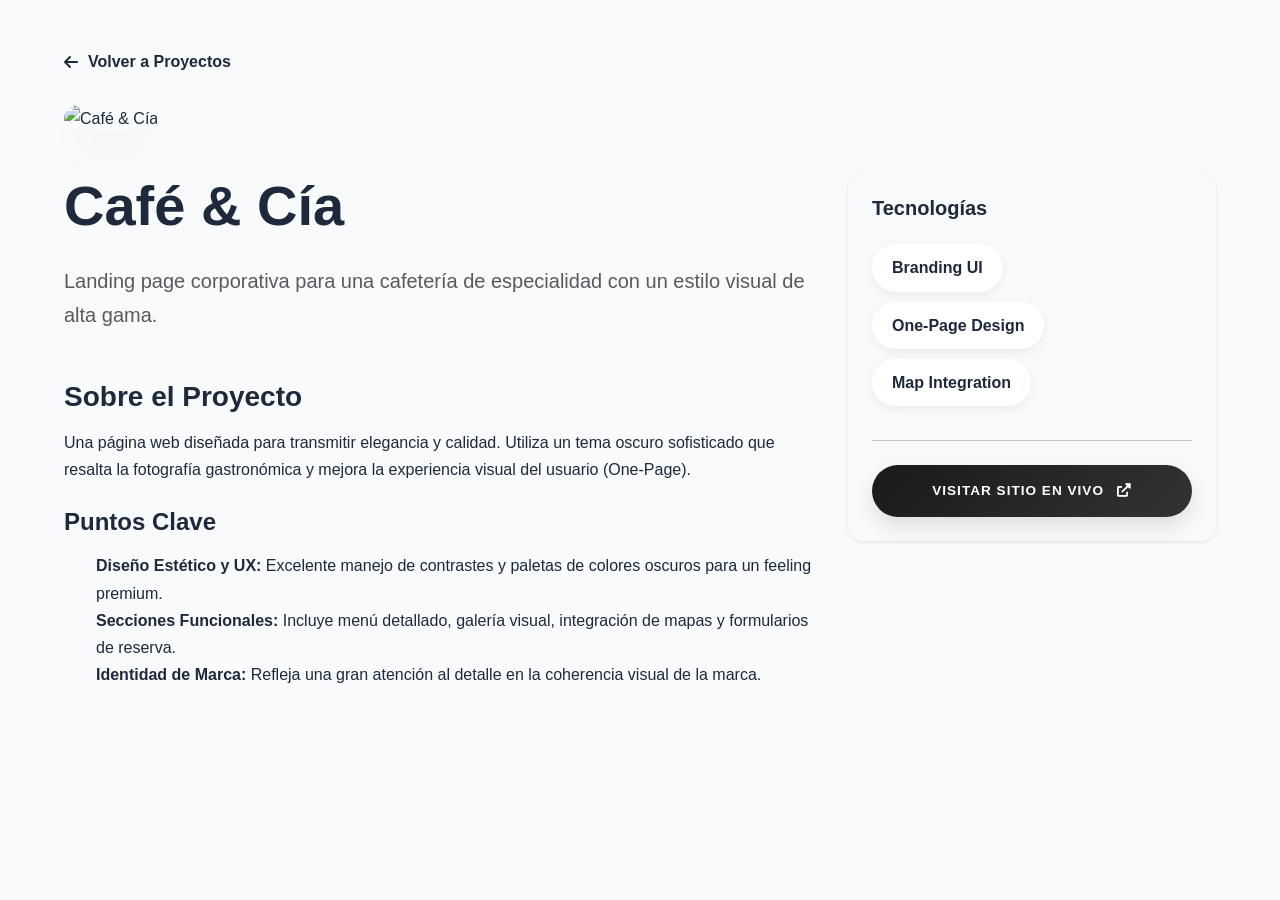
==== project-coffee.html @ 6e1e53f9 "version 0.1" ====
<!DOCTYPE html>
<html lang="es">
<head>
    <meta charset="UTF-8">
    <meta name="viewport" content="width=device-width, initial-scale=1.0">
    <title>Detalles - Coffee Experience</title>
    <link href="https://cdn.jsdelivr.net/npm/bootstrap@5.3.3/dist/css/bootstrap.min.css" rel="stylesheet">
    <link rel="stylesheet" href="./assets/style/style.css">
    <link rel="stylesheet" href="https://cdnjs.cloudflare.com/ajax/libs/font-awesome/6.0.0/css/all.min.css">
    <style>
        .project-large-img { border-radius: 30px; box-shadow: var(--premium-shadow); margin-bottom: 40px; width: 100%; height: auto; }
        .tech-pill { background: var(--white); padding: 10px 20px; border-radius: 50px; box-shadow: 0 4px 10px rgba(0,0,0,0.05); margin-right: 10px; margin-bottom: 10px; display: inline-block; font-weight: 600; }
        .btn-back { color: var(--text-dark); text-decoration: none; display: inline-flex; align-items: center; gap: 10px; font-weight: 600; margin-bottom: 30px; transition: var(--transition); }
        .btn-back:hover { color: var(--primary-color); transform: translateX(-5px); }
    </style>
</head>
<body>
    <div class="container py-5">
        <a href="index.html#projects" class="btn-back">
            <i class="fas fa-arrow-left"></i> Volver a Proyectos
        </a>
        <div class="row">
            <div class="col-lg-12">
                <img src="./assets/img/imgPortafolio/Captuxra.PNG" alt="Café & Cía" class="project-large-img">
            </div>
            <div class="col-lg-8">
                <h1 class="display-4 fw-bold mb-4">Café & Cía</h1>
                <p class="lead mb-5 text-muted">Landing page corporativa para una cafetería de especialidad con un estilo visual de alta gama.</p>
                
                <h3 class="fw-bold mb-3">Sobre el Proyecto</h3>
                <p>Una página web diseñada para transmitir elegancia y calidad. Utiliza un tema oscuro sofisticado que resalta la fotografía gastronómica y mejora la experiencia visual del usuario (One-Page).</p>
                
                <h4 class="fw-bold mt-4 mb-3">Puntos Clave</h4>
                <ul>
                    <li><strong>Diseño Estético y UX:</strong> Excelente manejo de contrastes y paletas de colores oscuros para un feeling premium.</li>
                    <li><strong>Secciones Funcionales:</strong> Incluye menú detallado, galería visual, integración de mapas y formularios de reserva.</li>
                    <li><strong>Identidad de Marca:</strong> Refleja una gran atención al detalle en la coherencia visual de la marca.</li>
                </ul>
            </div>
            <div class="col-lg-4">
                <div class="p-4 bg-light rounded-4 shadow-sm">
                    <h5 class="fw-bold mb-4">Tecnologías</h5>
                    <div class="tech-stack">
                        <span class="tech-pill">Branding UI</span>
                        <span class="tech-pill">One-Page Design</span>
                        <span class="tech-pill">Map Integration</span>
                    </div>
                    <hr class="my-4">
                    <a href="https://coffee-example-khaki.vercel.app/" target="_blank" class="btn-details w-100 text-center">Visitar Sitio En Vivo <i class="fas fa-external-link-alt ms-2"></i></a>
                </div>
            </div>
        </div>
    </div>
</body>
</html>
---- assets/style/style.css ----
:root {
    --header-height: 5rem;
    --primary-color: #111111;
    --accent-color: #3b82f6;
    --bg-color: #f8fafc;
    --white: #ffffff;
    --text-main: #1e293b;
    --text-muted: #64748b;
    --card-shadow: 0 10px 25px -5px rgba(0, 0, 0, 0.05), 0 8px 10px -6px rgba(0, 0, 0, 0.05);
    --premium-shadow: 0 20px 40px -10px rgba(0, 0, 0, 0.1);
    --transition: all 0.4s cubic-bezier(0.4, 0, 0.2, 1);
}

* {
    padding: 0;
    margin: 0;
    box-sizing: border-box;
}

html {
    scroll-behavior: smooth;
}

html, body {
    max-width: 100%;
    overflow-x: hidden;
    position: relative;
}

body {
    background-color: var(--bg-color);
    font-family: "Montserrat", sans-serif;
    color: var(--text-main);
    line-height: 1.7;
}

li {
    list-style: none;
}

a {
    text-decoration: none;
    color: inherit;
}

/* --- Detailed Navbar --- */
.navbar-m {
    width: 100%;
    height: var(--header-height);
    background-color: rgba(255, 255, 255, 0.85);
    backdrop-filter: blur(15px);
    -webkit-backdrop-filter: blur(15px);
    border-bottom: 1px solid rgba(0, 0, 0, 0.05);
    display: flex;
    justify-content: space-between;
    align-items: center;
    padding: 0 2rem;
    position: fixed;
    top: 0;
    left: 0;
    z-index: 1000;
    transition: var(--transition);
}

/* Scrolled state (via JS or just keeping it elegant) */
.navbar-m.scrolled {
    height: 4.5rem;
    background-color: rgba(255, 255, 255, 0.95);
    box-shadow: 0 10px 30px rgba(0, 0, 0, 0.03);
}

.logo-m {
    display: flex;
    align-items: center;
    position: relative;
    padding: 5px;
}

.logo-m img {
    width: 52px;
    height: 52px;
    border-radius: 50%;
    object-fit: cover;
    transition: var(--transition);
    border: 2px solid transparent;
    box-shadow: 0 4px 10px rgba(0, 0, 0, 0.1);
}

.logo-m:hover img {
    transform: scale(1.08) rotate(-5deg);
    border-color: var(--primary-color);
}

/* Side Drawer (Mobile) */
.menu-navbar {
    position: fixed;
    top: 0;
    right: -100%;
    width: 85%;
    max-width: 400px;
    height: 100vh;
    background-color: var(--white);
    display: flex;
    flex-direction: column;
    padding: 6rem 2.5rem 3rem;
    gap: 3rem;
    transition: right 0.5s cubic-bezier(0.77, 0, 0.175, 1);
    box-shadow: -15px 0 35px rgba(0, 0, 0, 0.05);
    z-index: 999;
    visibility: hidden;
}

.menu-navbar.is-active {
    right: 0;
    visibility: visible;
}

.nav-links-left ul,
.nav-extras-right ul,
.social-media-navbar ul {
    list-style: none !important;
    margin: 0 !important;
    padding: 0 !important;
    display: flex;
}

.footer-m {
    background: #000;
    color: #fff;
    padding: 5rem 0 3rem;
    position: relative;
}

.footer-logo-text {
    font-size: 2.8rem;
    font-weight: 900;
    letter-spacing: -1.5px;
    margin-bottom: 0.5rem;
    background: linear-gradient(to right, #fff, #888);
    -webkit-background-clip: text;
    -webkit-text-fill-color: transparent;
}

.footer-email-link {
    color: rgba(255, 255, 255, 0.6);
    text-decoration: none;
    font-size: 1.2rem;
    font-weight: 500;
    transition: all 0.3s ease;
    display: inline-block;
    margin-bottom: 1.5rem;
}

.footer-socials {
    display: flex;
    justify-content: center;
    gap: 2rem;
    margin-bottom: 3rem;
}

.footer-socials a {
    color: rgba(255, 255, 255, 0.5);
    font-size: 1.4rem;
    transition: all 0.3s ease;
}

.footer-socials a:hover {
    color: #fff;
    transform: translateY(-3px);
}

.contact-section {
    display: none;
}

.footer-email-link:hover {
    color: #fff;
    transform: translateY(-2px);
}

.footer-divider {
    width: 60px;
    height: 1px;
    background: rgba(255, 255, 255, 0.1);
    margin: 0 auto 2rem;
}

.footer-bottom-text {
    color: rgba(255, 255, 255, 0.4);
    font-size: 0.9rem;
    letter-spacing: 0.5px;
}

.nav-links-left ul {
    flex-direction: column;
    gap: 2rem;
}

.nav-extras-right {
    display: flex;
    flex-direction: column;
    gap: 2.5rem;
    margin-top: auto;
}

.menu-navbar-link {
    font-size: 1.4rem;
    font-weight: 800;
    color: var(--primary-color);
    position: relative;
    padding-left: 1rem;
    border-left: 3px solid transparent;
    transition: var(--transition);
}

.menu-navbar-link:hover {
    padding-left: 1.5rem;
    border-left-color: var(--primary-color);
}

/* Language Switcher Pill - More Detailed */
.language-switcher-pill {
    position: relative;
    display: flex;
    background: #f1f5f9;
    padding: 5px;
    border-radius: 100px;
    width: 110px;
    height: 42px;
    box-shadow: inset 0 2px 4px rgba(0, 0, 0, 0.05);
    border: 1px solid rgba(0, 0, 0, 0.02);
}

.lang-btn {
    flex: 1;
    border: none;
    background: none;
    cursor: pointer;
    font-size: 0.85rem;
    font-weight: 800;
    color: var(--text-muted);
    z-index: 2;
    transition: var(--transition);
}

.lang-btn.active {
    color: var(--white);
}

.switcher-bg {
    position: absolute;
    top: 5px;
    left: 5px;
    width: calc(50% - 5px);
    height: calc(100% - 10px);
    background: var(--primary-color);
    border-radius: 100px;
    transition: transform 0.4s cubic-bezier(0.175, 0.885, 0.32, 1.275);
    z-index: 1;
    box-shadow: 0 4px 10px rgba(0, 0, 0, 0.2);
}

#lang-en.active~.switcher-bg {
    transform: translateX(100%);
}

.social-media-navbar ul {
    display: flex;
    gap: 1.5rem;
    justify-content: center;
    margin: 0;
    padding: 0;
    list-style: none;
}

.social-media-navbar-item i {
    font-size: 1.4rem;
    color: var(--primary-color);
    transition: var(--transition);
}

.social-media-navbar-item i:hover {
    transform: translateY(-5px);
    color: var(--text-muted);
}

/* Menu Toggle Button (Hamburger) */
.menu-button {
    background: #f1f5f9;
    border: none;
    cursor: pointer;
    width: 48px;
    height: 48px;
    border-radius: 12px;
    display: flex;
    align-items: center;
    justify-content: center;
    transition: var(--transition);
}

.menu-button:hover {
    background: #e2e8f0;
}

.menu-button__icon {
    width: 22px;
    height: 2px;
    background: var(--primary-color);
    position: relative;
    transition: var(--transition);
}

.menu-button__icon::before,
.menu-button__icon::after {
    content: '';
    position: absolute;
    width: 100%;
    height: 2px;
    background: var(--primary-color);
    left: 0;
    transition: var(--transition);
}

.menu-button__icon::before {
    top: -7px;
}

.menu-button__icon::after {
    bottom: -7px;
    width: 70%;
}

.menu-button[aria-expanded="true"] .menu-button__icon {
    background: transparent;
}

.menu-button[aria-expanded="true"] .menu-button__icon::before {
    transform: rotate(45deg);
    top: 0;
}

.menu-button[aria-expanded="true"] .menu-button__icon::after {
    transform: rotate(-45deg);
    bottom: 0;
    width: 100%;
}

/* --- Detailed Hero Section --- */
.hero-section {
    min-height: 100vh;
    display: flex;
    align-items: center;
    padding: 8rem 0 4rem;
    position: relative;
    background: radial-gradient(circle at 90% 10%, rgba(59, 130, 246, 0.03) 0%, transparent 40%);
}

.hero-section .img-main {
    width: 100%;
    display: flex;
    flex-direction: column;
    align-items: center;
    text-align: center;
    gap: 2rem;
    position: relative;
    overflow: hidden;
}

.hero-img-container {
    position: relative;
    width: 100%;
    max-width: 100%;
}

/* Soft glow behind hero image */
.hero-img-container::before {
    content: '';
    position: absolute;
    top: 50%;
    left: 50%;
    transform: translate(-50%, -50%);
    width: 80%;
    height: 80%;
    background: var(--primary-color);
    filter: blur(80px);
    opacity: 0.05;
    z-index: -1;
}

.img-main img {
    width: 100%;
    height: auto;
    animation: float 6s ease-in-out infinite;
    filter: drop-shadow(0 25px 50px rgba(0, 0, 0, 0.1));
}

@keyframes float {

    0%,
    100% {
        transform: translateY(0);
    }

    50% {
        transform: translateY(-20px);
    }
}

.hero-text-content {
    max-width: 600px;
}

.title-img-hero h2 {
    font-size: 1.8rem;
    font-weight: 900;
    line-height: 1.2;
    margin-bottom: 2rem;
    background: linear-gradient(135deg, var(--primary-color) 0%, #444 100%);
    -webkit-background-clip: text;
    -webkit-text-fill-color: transparent;
}

@media (min-width: 480px) {
    .title-img-hero h2 {
        font-size: 2.25rem;
    }
}

.hero-description-p {
    font-size: 1rem;
    color: var(--text-muted);
    margin-bottom: 3rem;
    max-width: 500px;
    margin-left: auto;
    margin-right: auto;
}

.btn-group-m {
    display: flex;
    gap: 1.5rem;
    justify-content: center;
}

.btn-group-m button {
    padding: 1.1rem 2.5rem;
    border-radius: 16px;
    font-weight: 800;
    font-size: 1.05rem;
    cursor: pointer;
    transition: var(--transition);
    border: none;
}

.btn-group-m button:first-child {
    background: var(--primary-color);
    color: var(--white);
    box-shadow: 0 10px 25px rgba(0, 0, 0, 0.2);
}

.btn-group-m button:last-child {
    background: var(--white);
    color: var(--primary-color);
    border: 2px solid #edf2f7;
}

.btn-group-m button:hover {
    transform: translateY(-5px) scale(1.02);
    box-shadow: 0 20px 35px rgba(0, 0, 0, 0.15);
}

/* --- Sections Common --- */
.container {
    max-width: 1200px;
    margin: 0 auto;
    padding: 0 1.5rem;
    width: 100%;
    overflow: hidden;
}

section {
    padding: 5rem 0;
}

@media (min-width: 768px) {
    section {
        padding: 8rem 0;
    }
}

.section-title {
    font-size: 1.8rem;
    font-weight: 900;
    text-align: center;
    margin-bottom: 3rem;
}

@media (min-width: 768px) {
    .section-title {
        font-size: 2.5rem;
        margin-bottom: 5rem;
    }
}

/* --- About Section Details --- */
.about-layout {
    display: flex;
    flex-direction: column;
    gap: 2rem;
    align-items: center;
    width: 100%;
}

.about-card__frame {
    padding: 1.5rem;
    background: var(--white);
    border-radius: 40px;
    box-shadow: var(--premium-shadow);
    transition: var(--transition);
}

.about-card__frame:hover {
    transform: translateY(-10px) rotate(2deg);
}

.about-card__frame img {
    width: 100%;
    max-width: 100%;
    height: auto;
    border-radius: 28px;
}

.about-stats {
    display: flex;
    gap: 1rem;
    flex-wrap: wrap;
    justify-content: center;
    width: 100%;
}

.about-stat {
    padding: 1.5rem;
    background: var(--white);
    border-radius: 24px;
    flex: 1 1 140px;
    min-width: 120px;
    box-shadow: var(--card-shadow);
    text-align: center;
}

.about-stat__number {
    font-size: 2.5rem;
    font-weight: 900;
    color: var(--primary-color);
}

/* --- Skills --- */
/* --- Skills --- */
.skills-grid {
    margin-top: 2rem;
}

.skill-card {
    background: var(--white);
    padding: 4rem 2rem;
    border-radius: 32px;
    text-align: center;
    box-shadow: var(--card-shadow);
    transition: var(--transition);
}

.skill-card:hover {
    transform: translateY(-15px);
    box-shadow: var(--premium-shadow);
}

.skill-icon-fa {
    font-size: 3rem;
    margin-bottom: 2rem;
    color: var(--primary-color);
}

/* --- Projects --- */
/* --- Projects --- */
.projects-grid {
    margin-top: 2rem;
}

.project-card {
    background: rgba(255, 255, 255, 0.95);
    border: 1px solid rgba(0, 0, 0, 0.05);
    border-radius: 35px;
    overflow: hidden;
    box-shadow: 0 15px 35px rgba(0, 0, 0, 0.05);
    transition: all 0.5s cubic-bezier(0.4, 0, 0.2, 1);
    height: 100%;
    display: flex;
    flex-direction: column;
}

.project-img {
    overflow: hidden;
    aspect-ratio: 16 / 10;
}

.project-img img {
    width: 100%;
    height: 100%;
    object-fit: cover;
    transition: transform 0.6s ease;
}

.project-card:hover .project-img img {
    transform: scale(1.1);
}

.project-card:hover {
    transform: translateY(-12px);
    box-shadow: 0 30px 60px rgba(0, 0, 0, 0.1);
}

.project-content {
    padding: 2.2rem;
    flex-grow: 1;
    display: flex;
    flex-direction: column;
}

.project-content h3 {
    font-size: 1.6rem;
    font-weight: 800;
    margin-bottom: 0.8rem;
    color: #1a1a1a;
    letter-spacing: -0.5px;
}

.project-content p {
    color: #555;
    line-height: 1.6;
    margin-bottom: 1.8rem;
    font-size: 0.95rem;
}

.project-tags {
    display: flex;
    flex-wrap: wrap;
    gap: 0.6rem;
    margin-bottom: 2rem;
}

.project-tags span {
    background: #f8f9fa;
    color: #333;
    padding: 0.4rem 1.1rem;
    border-radius: 50px;
    font-size: 0.7rem;
    font-weight: 700;
    text-transform: uppercase;
    letter-spacing: 0.8px;
    border: 1px solid rgba(0,0,0,0.08);
    box-shadow: 0 2px 5px rgba(0,0,0,0.02);
}

.project-footer {
    padding: 0 2.2rem 2.5rem;
}

.btn-details {
    display: inline-block;
    padding: 0.9rem 2.2rem;
    background: linear-gradient(135deg, #1a1a1a, #333333);
    color: #ffffff !important;
    text-decoration: none !important;
    border-radius: 50px;
    font-weight: 700;
    font-size: 0.85rem;
    transition: all 0.3s cubic-bezier(0.175, 0.885, 0.32, 1.275);
    border: none;
    cursor: pointer;
    box-shadow: 0 10px 20px rgba(0, 0, 0, 0.1);
    text-transform: uppercase;
    letter-spacing: 1px;
    text-align: center;
}

.btn-details:hover {
    transform: translateY(-4px) scale(1.02);
    box-shadow: 0 15px 30px rgba(0, 0, 0, 0.15);
    background: #000;
}

.project-img img {
    width: 100%;
    height: 260px;
    object-fit: cover;
    transition: var(--transition);
}

.project-card:hover .project-img img {
    transform: scale(1.05);
}

/* --- Contact & Footer --- */
.contact-section {
    background: var(--primary-color);
    color: var(--white);
    border-radius: 0;
}

.contact-email {
    font-size: 1.2rem;
    font-weight: 900;
    color: var(--white);
    text-decoration: underline;
    text-underline-offset: 10px;
    margin: 2rem 0;
    word-break: break-all;
    display: inline-block;
}

.footer-m {
    padding: 4rem 0;
    text-align: center;
    background: var(--primary-color);
    color: rgba(255, 255, 255, 0.4);
    border-top: 1px solid rgba(255, 255, 255, 0.05);
}

.whatsapp-float {
    position: fixed;
    bottom: 35px;
    right: 35px;
    background: #25d366;
    width: 65px;
    height: 65px;
    border-radius: 20px;
    display: flex;
    justify-content: center;
    align-items: center;
    color: white;
    font-size: 2rem;
    z-index: 1000;
    box-shadow: 0 15px 30px rgba(37, 211, 102, 0.4);
    transition: var(--transition);
}

.whatsapp-float:hover {
    transform: rotate(10deg) scale(1.1);
}

/* --- DESKTOP ENHANCEMENTS --- */
@media (min-width: 992px) {
    .navbar-m {
        padding: 0 4rem;
        display: flex;
        justify-content: space-between;
        align-items: center;
    }

    .logo-m {
        flex: 1;
        justify-content: flex-start;
    }

    .menu-navbar {
        position: static;
        width: auto;
        height: auto;
        background: none;
        flex-direction: row;
        padding: 0;
        gap: 0;
        opacity: 1;
        visibility: visible;
        box-shadow: none;
        flex: 1;
        display: flex;
        justify-content: flex-end; /* Pushes extras to the right */
        align-items: center;
    }

    .nav-links-left {
        position: absolute;
        left: 50%;
        transform: translateX(-50%);
        display: flex;
    }

    .nav-links-left ul {
        flex-direction: row;
        gap: 2.5rem;
        margin: 0;
        padding: 0;
        align-items: center;
    }

    .menu-navbar-link {
        font-size: 1rem;
        padding: 0;
        border: none;
        font-weight: 700;
        display: block;
    }

    .nav-extras-right {
        flex: 1;
        display: flex;
        flex-direction: row;
        gap: 3rem;
        margin-top: 0;
        align-items: center;
        justify-content: flex-end;
    }

    .menu-toggle-container {
        display: none;
    }

    .menu-navbar-link::after {
        content: '';
        position: absolute;
        bottom: -5px;
        left: 0;
        width: 0;
        height: 2px;
        background: var(--primary-color);
        transition: var(--transition);
    }

    .menu-navbar-link:hover {
        padding-left: 0;
    }

    .menu-navbar-link:hover::after {
        width: 100%;
    }

    .nav-extras-right {
        flex-direction: row;
        gap: 3rem;
        margin-top: 0;
        align-items: center;
    }

    /* Hero Desktop Detailed */
    .hero-section {
        background:
            radial-gradient(circle at 90% 20%, rgba(59, 130, 246, 0.05) 0%, transparent 50%),
            radial-gradient(circle at 10% 80%, rgba(0, 0, 0, 0.02) 0%, transparent 40%);
    }

    .hero-section .img-main {
        flex-direction: row-reverse;
        text-align: left;
        justify-content: space-between;
        gap: 6rem;
    }

    .hero-text-content {
        flex: 1;
    }

    .img-main img {
        max-width: 600px;
        width: 100%;
        height: auto;
    }

    .hero-text-content {
        max-width: 650px;
    }

    .hero-img-container {
        flex: 1;
        display: flex;
        justify-content: flex-end;
    }

    .title-img-hero h2 {
        font-size: 4.8rem;
        letter-spacing: -2px;
    }

    .hero-description-p {
        margin-left: 0;
        font-size: 1.2rem;
    }

    .btn-group-m {
        justify-content: flex-start;
    }

    .about-layout {
        flex-direction: row;
        justify-content: space-between;
    }

    .about-stats {
        flex-direction: column;
        align-items: flex-start;
    }
}
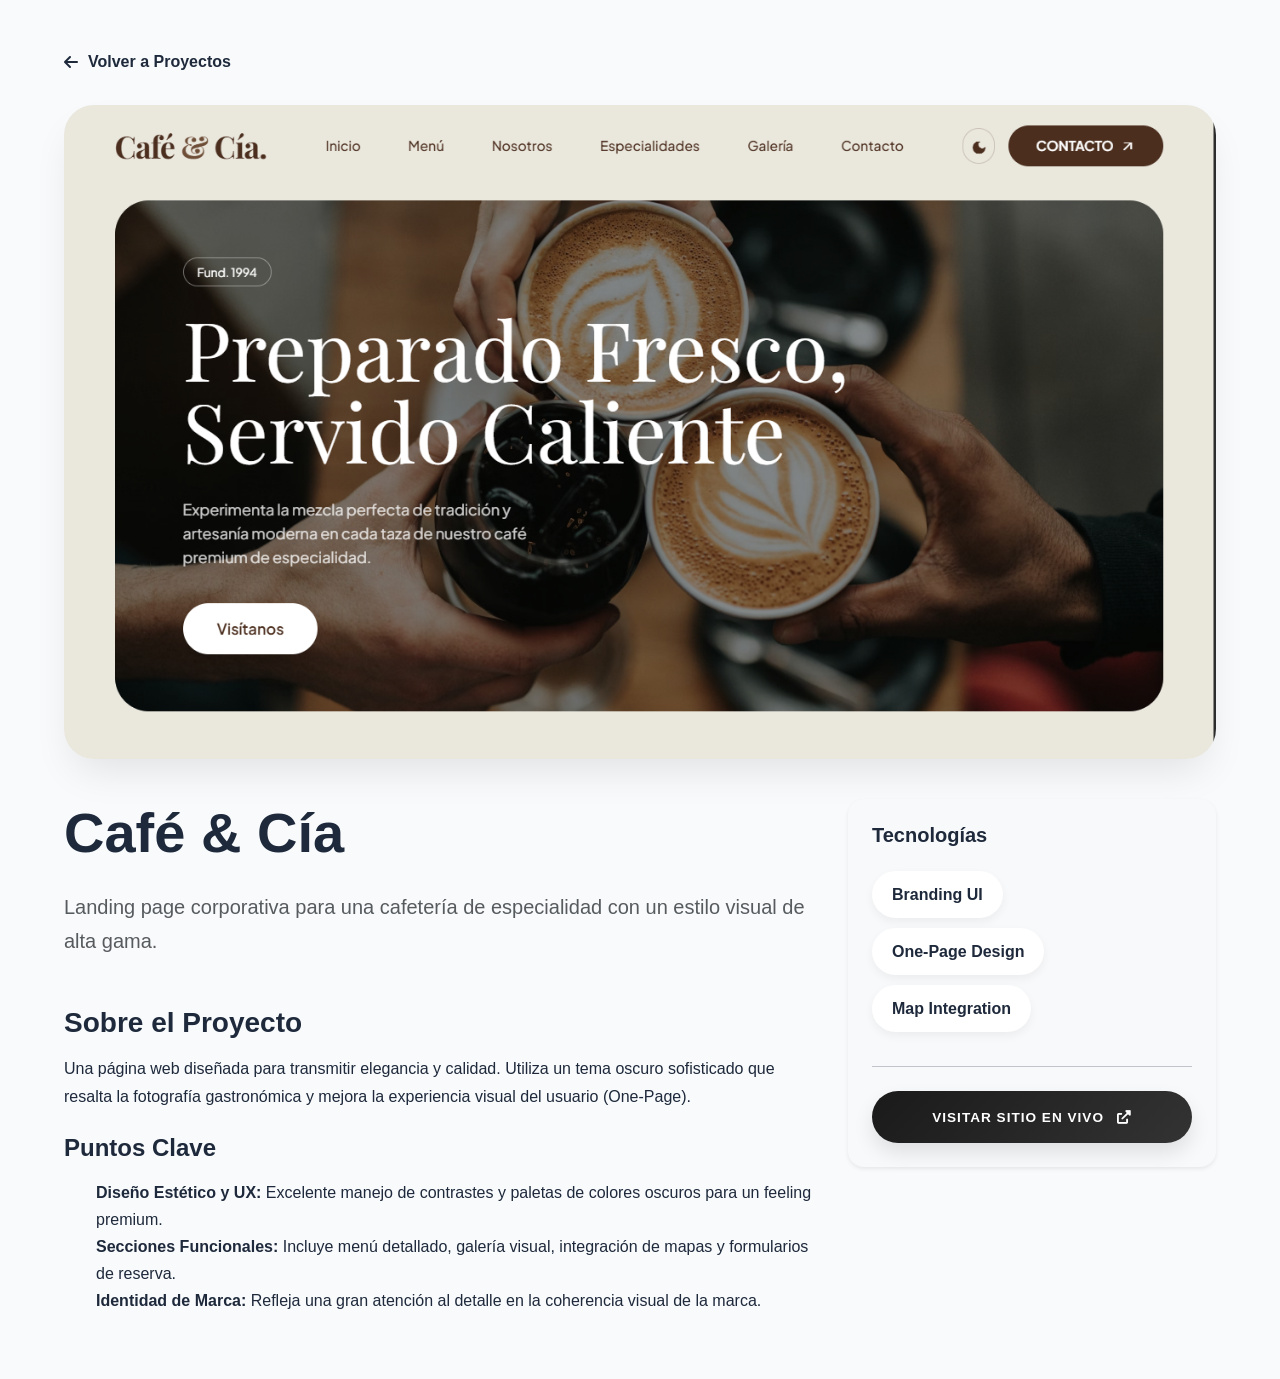
==== commit 6dc65572: "version 0.2" ====
--- a/project-coffee.html
+++ b/project-coffee.html
@@ -3,6 +3,7 @@
 <head>
     <meta charset="UTF-8">
     <meta name="viewport" content="width=device-width, initial-scale=1.0">
+    <link rel="icon" type="image/png" href="./assets/img/LOGO.png">
     <title>Detalles - Coffee Experience</title>
     <link href="https://cdn.jsdelivr.net/npm/bootstrap@5.3.3/dist/css/bootstrap.min.css" rel="stylesheet">
     <link rel="stylesheet" href="./assets/style/style.css">
@@ -21,7 +22,7 @@
         </a>
         <div class="row">
             <div class="col-lg-12">
-                <img src="./assets/img/imgPortafolio/Captuxra.PNG" alt="Café & Cía" class="project-large-img">
+                <img src="./assets/img/IMGportafolio/Captuxra.PNG" alt="Café & Cía" class="project-large-img">
             </div>
             <div class="col-lg-8">
                 <h1 class="display-4 fw-bold mb-4">Café & Cía</h1>
